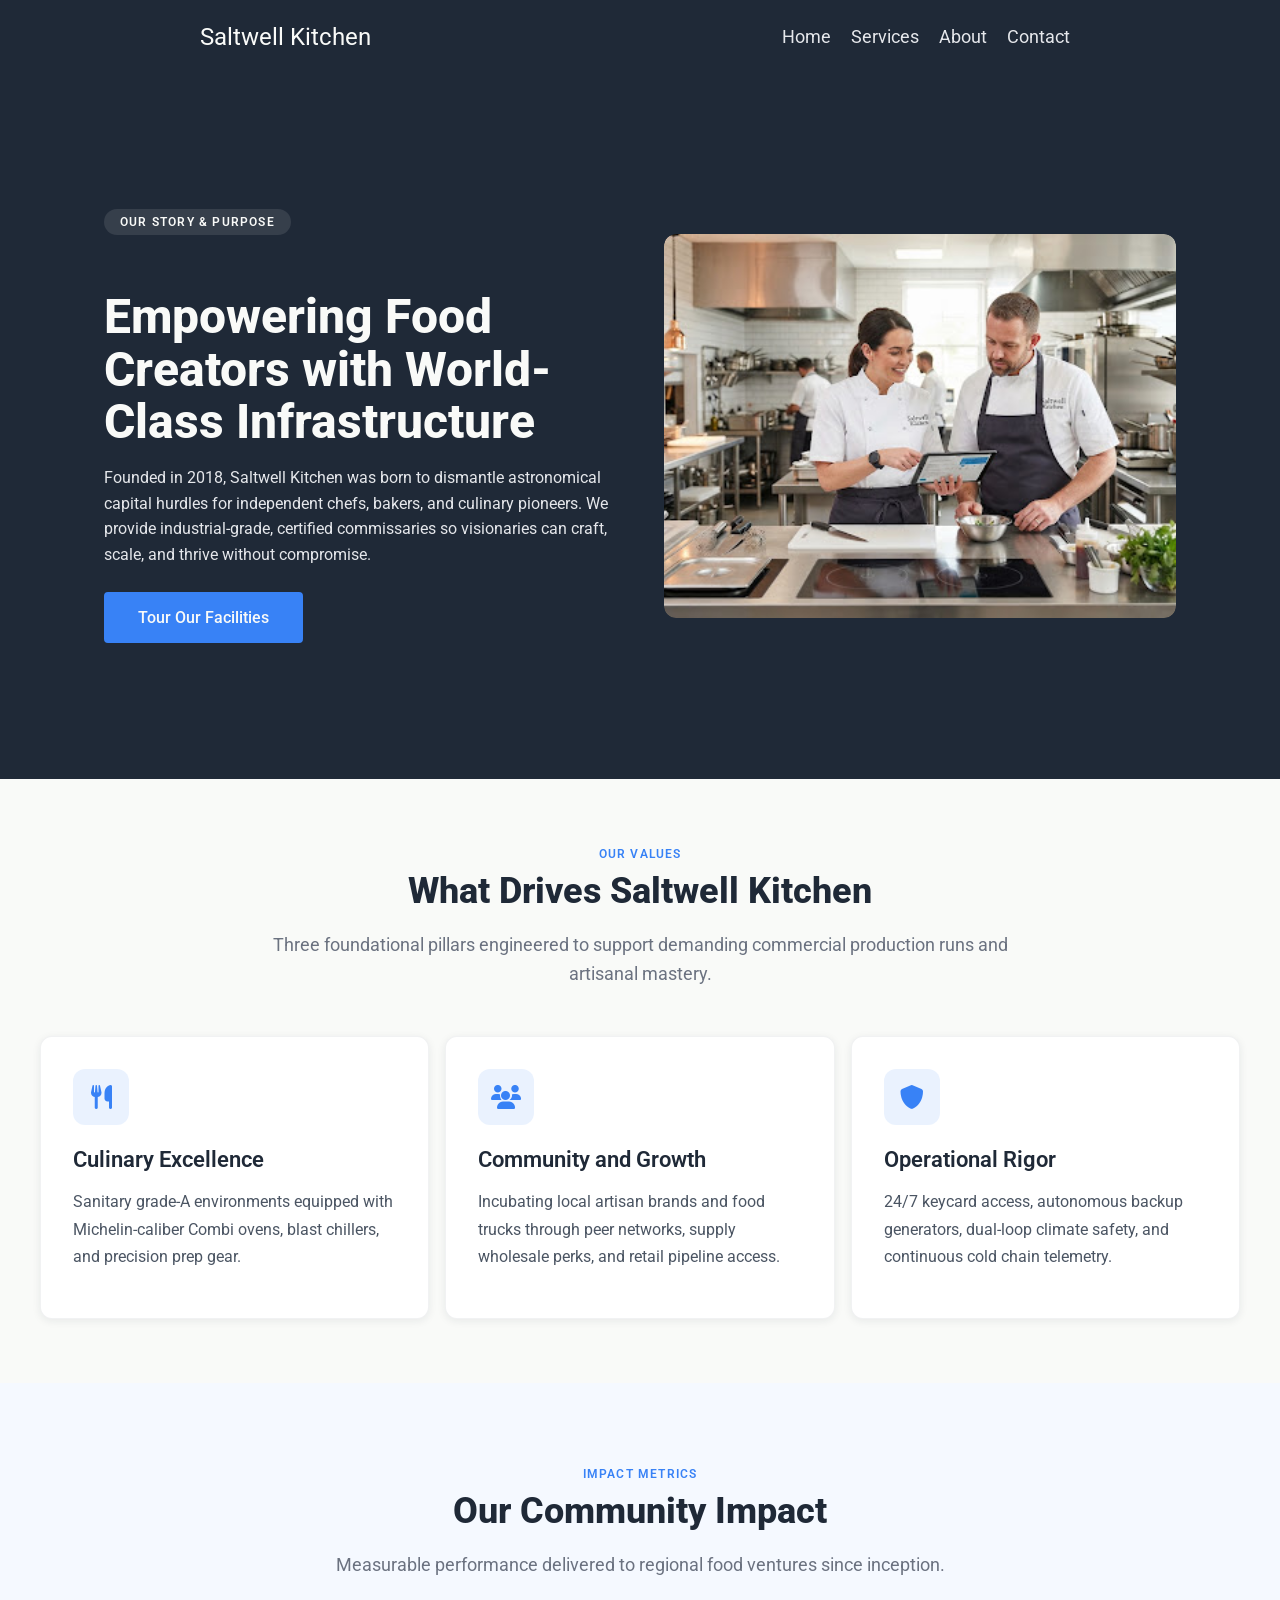
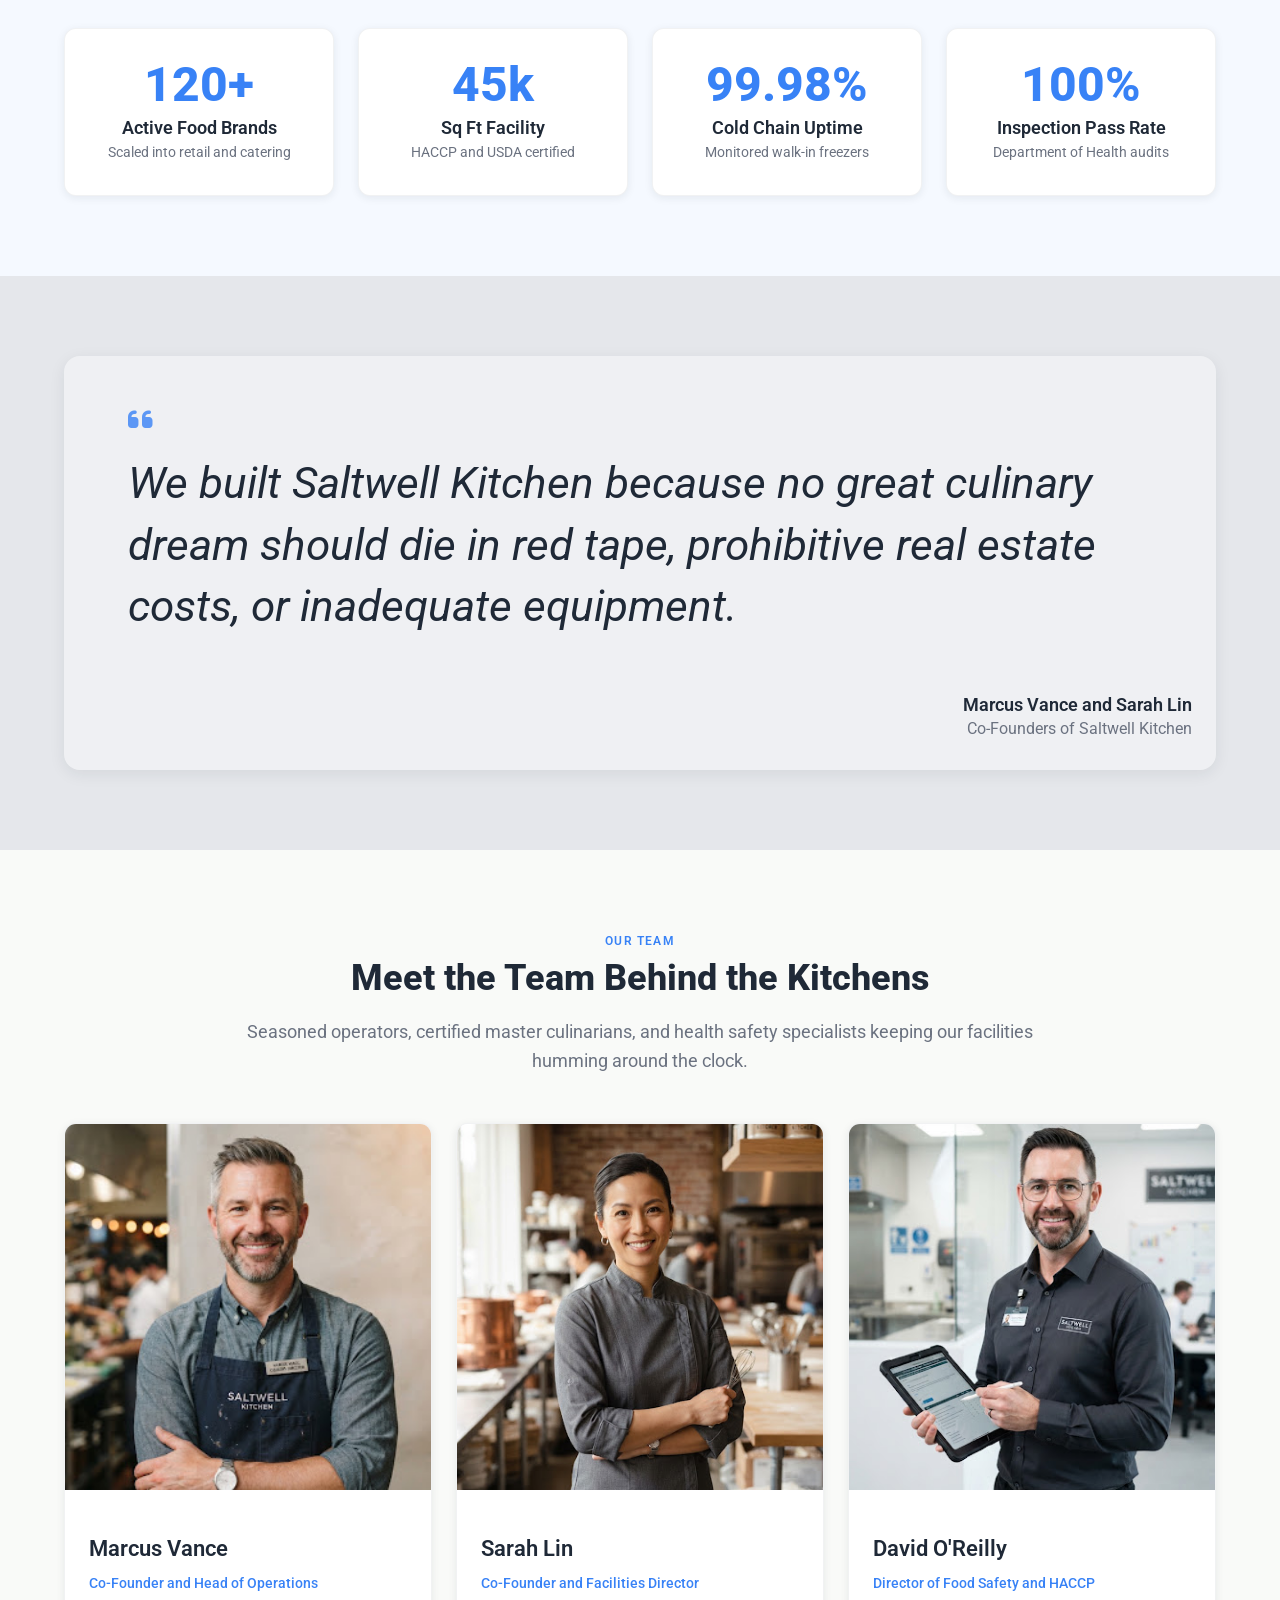
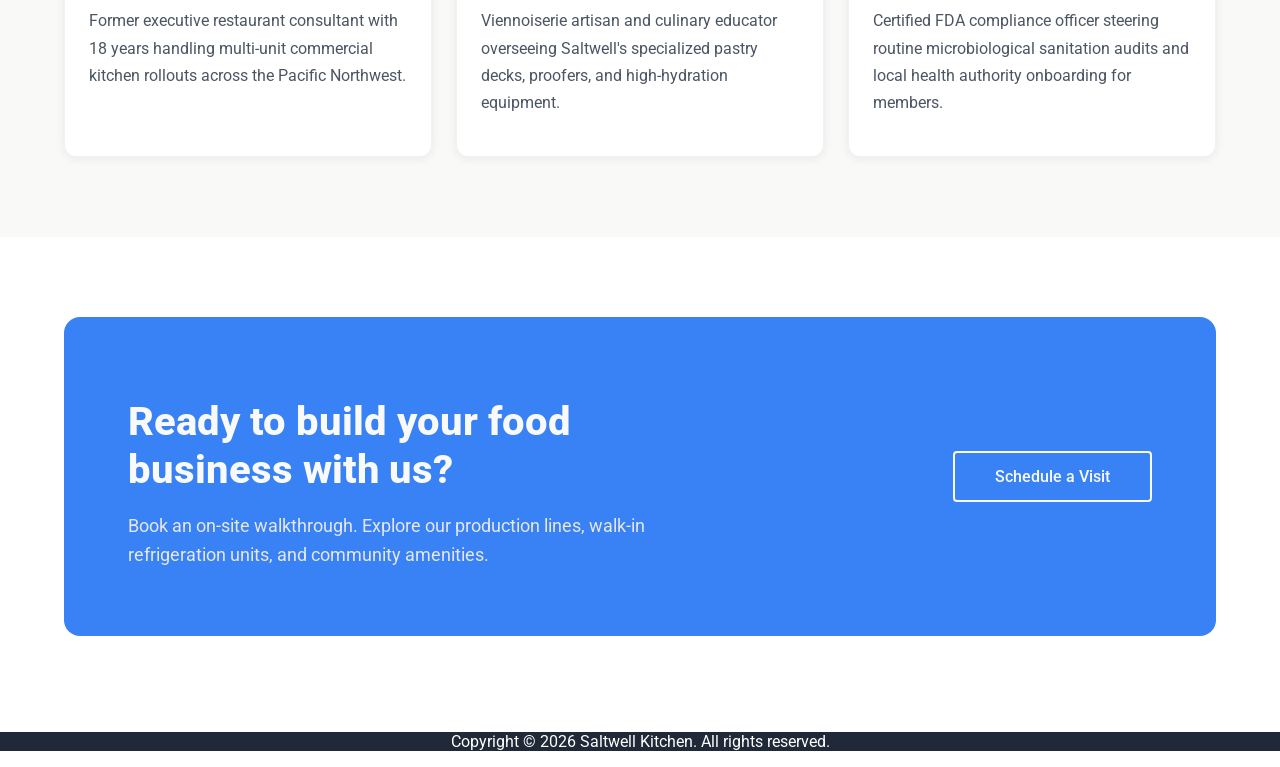
==== about.html @ 0e4d9477 "navbar elements edited the navbar" ====
<!DOCTYPE html>
<html lang="en">
<head>
    <meta charset="UTF-8">
    <meta name="viewport" content="width=device-width, initial-scale=1.0">
    <meta name="description" content="Saltwell Kitchen - Our story, values, community impact, and the team behind the kitchens">
    <title>About Us | Saltwell Kitchen</title>
    <link rel="stylesheet" href="./css/base.css">
    <link rel="stylesheet" href="./css/components.css">
    <link rel="stylesheet" href="./css/layout.css">
    <link rel="stylesheet" href="./css/about.css">
    <link rel="stylesheet" href="https://cdnjs.cloudflare.com/ajax/libs/font-awesome/6.5.1/css/all.min.css">
</head>
<body>
    <header>
        <section class="logo">Saltwell Kitchen</section>

        <nav class="navbar">
            <input type="checkbox" id="menu-toggle" class="menu-toggle" aria-hidden="true">
            <label for="menu-toggle" class="menu-toggle-label" aria-label="Toggle navigation menu">
                <span class="hamburger"></span>
            </label>
            <ul class="nav-menu">
                <li><a href="index.html">Home</a></li>
                <li><a href="services.html">Services</a></li>
                <li><a href="about.html" aria-current="page">About</a></li>
                <li><a href="contact.html">Contact</a></li>
            </ul>
        </nav>
    </header>

    <main>
        <!-- Hero Section -->
        <section class="hero" aria-labelledby="hero-title">
            <div class="hero-inner">
                <div class="hero-content">
                    <span class="hero-label">OUR STORY & PURPOSE</span>
                    <h1 id="hero-title" class="hero-main">Empowering Food Creators with World-Class Infrastructure</h1>
                    <p class="hero-secondary">Founded in 2018, Saltwell Kitchen was born to dismantle astronomical capital hurdles for independent chefs, bakers, and culinary pioneers. We provide industrial-grade, certified commissaries so visionaries can craft, scale, and thrive without compromise.</p>
                    <a href="/contact.html" class="cta-button cta-button-primary">Tour Our Facilities</a>
                </div>
                <div class="hero-image">
                    <figure class="hero-figure">
                        <picture>
                            <source srcset="./images/about/about_image.jpg" type="image/jpeg" media="(min-width: 768px)">
                            <img src="./images/about/about_image.jpg" alt="Saltwell Kitchen commercial kitchen facility with professional equipment and workstations" loading="lazy" width="800" height="600">
                        </picture>
                    </figure>
                </div>
            </div>
        </section>

        <!-- Values Section -->
        <section id="values" class="services-section" aria-labelledby="values-heading">
            <div class="section-header">
                <span class="section-label">OUR VALUES</span>
                <h2 id="values-heading" class="section-title">What Drives Saltwell Kitchen</h2>
                <p class="section-subtext">Three foundational pillars engineered to support demanding commercial production runs and artisanal mastery.</p>
            </div>
            <div class="services-flex">
                <article class="service-card">
                    <div class="service-icon">
                        <i class="fa-solid fa-utensils" aria-hidden="true"></i>
                    </div>
                    <h3 class="service-title">Culinary Excellence</h3>
                    <p class="service-description">Sanitary grade-A environments equipped with Michelin-caliber Combi ovens, blast chillers, and precision prep gear.</p>
                </article>
                <article class="service-card">
                    <div class="service-icon">
                        <i class="fa-solid fa-users" aria-hidden="true"></i>
                    </div>
                    <h3 class="service-title">Community and Growth</h3>
                    <p class="service-description">Incubating local artisan brands and food trucks through peer networks, supply wholesale perks, and retail pipeline access.</p>
                </article>
                <article class="service-card">
                    <div class="service-icon">
                        <i class="fa-solid fa-shield" aria-hidden="true"></i>
                    </div>
                    <h3 class="service-title">Operational Rigor</h3>
                    <p class="service-description">24/7 keycard access, autonomous backup generators, dual-loop climate safety, and continuous cold chain telemetry.</p>
                </article>
            </div>
        </section>

        <!-- Community Impact Section -->
        <section id="impact" class="impact-section" aria-labelledby="impact-heading">
            <div class="section-header">
                <span class="section-label">IMPACT METRICS</span>
                <h2 id="impact-heading" class="section-title">Our Community Impact</h2>
                <p class="section-subtext">Measurable performance delivered to regional food ventures since inception.</p>
            </div>
            <dl class="stats-flex">
                <div class="stat-card">
                    <dt class="stat-number">120+</dt>
                    <dd class="stat-label">Active Food Brands</dd>
                    <dd class="stat-note">Scaled into retail and catering</dd>
                </div>
                <div class="stat-card">
                    <dt class="stat-number">45k</dt>
                    <dd class="stat-label">Sq Ft Facility</dd>
                    <dd class="stat-note">HACCP and USDA certified</dd>
                </div>
                <div class="stat-card">
                    <dt class="stat-number">99.98%</dt>
                    <dd class="stat-label">Cold Chain Uptime</dd>
                    <dd class="stat-note">Monitored walk-in freezers</dd>
                </div>
                <div class="stat-card">
                    <dt class="stat-number">100%</dt>
                    <dd class="stat-label">Inspection Pass Rate</dd>
                    <dd class="stat-note">Department of Health audits</dd>
                </div>
            </dl>
        </section>

        <!-- Testimonial Section -->
        <section class="testimonial-section" aria-labelledby="testimonial-heading">
            <h2 id="testimonial-heading" class="visually-hidden">Founder Quote</h2>
            <figure class="testimonial-card">
                <blockquote class="testimonial-quote">
                    <div class="quote-icon" aria-hidden="true">
                        <i class="fa-solid fa-quote-left"></i>
                    </div>
                    <p>We built Saltwell Kitchen because no great culinary dream should die in red tape, prohibitive real estate costs, or inadequate equipment.</p>
                </blockquote>
                <figcaption class="testimonial-author">
                    <strong>Marcus Vance and Sarah Lin</strong>
                    <span>Co-Founders of Saltwell Kitchen</span>
                </figcaption>
            </figure>
        </section>

        <!-- Team Section -->
        <section id="team" class="team-section" aria-labelledby="team-heading">
            <div class="section-header">
                <span class="section-label">OUR TEAM</span>
                <h2 id="team-heading" class="section-title">Meet the Team Behind the Kitchens</h2>
                <p class="section-subtext">Seasoned operators, certified master culinarians, and health safety specialists keeping our facilities humming around the clock.</p>
            </div>
            <div class="team-flex">
                <article class="team-card">
                    <figure class="team-figure">
                        <img src="./images/about/about_image2.jpg" alt="Marcus Vance, Co-Founder and Head of Operations" loading="lazy" width="400" height="400">
                    </figure>
                    <div class="team-info">
                        <h3 class="team-name">Marcus Vance</h3>
                        <p class="team-role">Co-Founder and Head of Operations</p>
                        <p class="team-bio">Former executive restaurant consultant with 18 years handling multi-unit commercial kitchen rollouts across the Pacific Northwest.</p>
                    </div>
                </article>
                <article class="team-card">
                    <figure class="team-figure">
                        <img src="./images/about/about_image3.jpg" alt="Sarah Lin, Co-Founder and Facilities Director" loading="lazy" width="400" height="400">
                    </figure>
                    <div class="team-info">
                        <h3 class="team-name">Sarah Lin</h3>
                        <p class="team-role">Co-Founder and Facilities Director</p>
                        <p class="team-bio">Viennoiserie artisan and culinary educator overseeing Saltwell's specialized pastry decks, proofers, and high-hydration equipment.</p>
                    </div>
                </article>
                <article class="team-card">
                    <figure class="team-figure">
                        <img src="./images/about/about_image4.jpg" alt="David O'Reilly, Director of Food Safety and HACCP" loading="lazy" width="400" height="400">
                    </figure>
                    <div class="team-info">
                        <h3 class="team-name">David O'Reilly</h3>
                        <p class="team-role">Director of Food Safety and HACCP</p>
                        <p class="team-bio">Certified FDA compliance officer steering routine microbiological sanitation audits and local health authority onboarding for members.</p>
                    </div>
                </article>
            </div>
        </section>

        <!-- CTA Banner -->
        <section class="cta-banner" aria-labelledby="cta-heading">
            <div class="cta-content">
                <div class="cta-text-content">
                    <h2 id="cta-heading" class="cta-title">Ready to build your food business with us?</h2>
                    <p class="cta-text">Book an on-site walkthrough. Explore our production lines, walk-in refrigeration units, and community amenities.</p>
                </div>
                <a href="/contact.html" class="cta-button cta-button-outline">Schedule a Visit</a>
            </div>
        </section>
    </main>

    <footer>
      <p>Copyright © 2026 Saltwell Kitchen. All rights reserved.</p>
    </footer>
</body>
</html>
---- css/base.css ----
@import url('https://fonts.googleapis.com/css2?family=Roboto:ital,wght@0,100..900;1,100..900&display=swap');

:root {
 --dark: #1F2937; /* hero + footer background, info-header text */
 --light-text: #F9FAF8; /* hero-main text, logo text */
 --muted: #E5E7EB; /* quote background, hero-secondary + header link text */
 --blue: #3882F6; /* button, CTA background */
 --extra-bold: 800; /* hero-main weight */
}

body {
    font-family: 'Roboto', sans-serif;
    margin: 0;
}

.hero, header, footer {
    background-color: var(--dark);
}

.hero-main {
    font-size: 48px;
    font-weight: var(--extra-bold);
    color: var(--light-text);
}

.hero-secondary, header a {
    font-size: 18px;
    color: var(--muted);
}

header .logo {
    font-size: 24px;
    color: var(--light-text);
}

button, .cta {
    background-color: var(--blue);
}

.info-header text {
    font-size: 36px;
    font-weight: var(--extra-bold);
    color: var(--dark);
}

blockquote {
    background-color: var(--muted);
}

.quote {
    font-size: 36px;
    font-weight: light;
    font-style: italic;
    color: var(--dark);
}
---- css/components.css ----
header {
    display: flex;
    justify-content: space-around;
    align-items: center;
}

header a {
    text-decoration: none;
}

nav ul {
    display: flex;
    gap: 20px;
    padding: 10px;
}

nav li {
    list-style: none;
}

.menu-cards {
    display: flex;
    justify-content: space-around;
    margin-left: 150px;
    margin-right: 150px;
}

.menu-cards img {
    width: 100%;
    height: 100%;
    border: 3px solid var(--blue);
    border-radius: 10px;
}

.cta {
    color: white;
}

footer {
    color: white;
    text-align: center;
}

.menu-toggle {
    display: none;
}

@media (max-width: 375px) {}

@media (max-width: 768px) {}

@media (max-width: 1200px) {}
---- css/about.css ----
/* ========================================
   ABOUT PAGE STYLES
   Uses CSS variables from base.css:
   --dark: #1F2937, --light-text: #F9FAF8,
   --muted: #E5E7EB, --blue: #3882F6,
   --extra-bold: 800
======================================== */

/* ===== CONTAINER HELPER ===== */
.container {
    width: 100%;
    max-width: 1200px;
    margin: 0 auto;
    padding: 0 1.5rem;
}

/* ===== VISUALLY HIDDEN (for accessibility) ===== */
.visually-hidden {
    position: absolute;
    width: 1px;
    height: 1px;
    padding: 0;
    margin: -1px;
    overflow: hidden;
    clip: rect(0, 0, 0, 0);
    white-space: nowrap;
    border: 0;
}

/* ===== HERO SECTION ===== */
.hero {
    display: flex;
    flex-direction: column;
    align-items: center;
    background-color: var(--dark);
    color: var(--light-text);
    padding: 2.5rem 1.5rem;
    gap: 2rem;
    text-align: center;
    width: 100%;
    box-sizing: border-box;
}

.hero-inner {
    display: flex;
    flex-direction: column;
    align-items: center;
    gap: 2rem;
    max-width: 1200px;
    width: 100%;
    box-sizing: border-box;
}

.hero-content {
    max-width: 600px;
    width: 100%;
}

.hero-label {
    display: inline-block;
    background-color: rgba(249, 250, 248, 0.1);
    color: var(--light-text);
    font-size: 12px;
    font-weight: 600;
    letter-spacing: 0.1em;
    text-transform: uppercase;
    padding: 0.375rem 1rem;
    border-radius: 9999px;
    margin-bottom: 1rem;
}

.hero-main {
    font-size: 48px;
    font-weight: var(--extra-bold);
    color: var(--light-text);
    line-height: 1.1;
    margin-bottom: 1rem;
}

.hero-secondary {
    font-size: 18px;
    color: var(--muted);
    line-height: 1.6;
    margin-bottom: 1.5rem;
}

.cta-button {
    display: inline-flex;
    align-items: center;
    gap: 0.5rem;
    padding: 0.875rem 2rem;
    border-radius: 4px;
    font-weight: 500;
    font-size: 16px;
    text-decoration: none;
    transition: background-color 0.2s ease, transform 0.1s ease, border-color 0.2s ease;
    white-space: nowrap;
}

.cta-button-primary {
    background-color: var(--blue);
    color: var(--light-text);
    border: 2px solid var(--blue);
}

.cta-button-primary:hover {
    background-color: #2563eb;
    border-color: #2563eb;
    transform: translateY(-1px);
}

.cta-button:active {
    transform: translateY(0);
}

.hero-image {
    width: 100%;
    max-width: 600px;
}

.hero-figure {
    position: relative;
    width: 100%;
    margin: 0;
    border-radius: 12px;
    overflow: hidden;
    aspect-ratio: 4 / 3;
}

.hero-figure img {
    width: 100%;
    height: 100%;
    object-fit: cover;
    display: block;
    border-radius: 12px;
}

/* ===== SECTION HEADER (reused) ===== */
.section-header {
    max-width: 800px;
    margin: 0 auto 3rem;
    text-align: center;
}

.section-label {
    display: inline-block;
    color: var(--blue);
    font-size: 12px;
    font-weight: 600;
    letter-spacing: 0.1em;
    text-transform: uppercase;
    margin-bottom: 0rem;
}

.section-title {
    font-size: 36px;
    font-weight: var(--extra-bold);
    color: var(--dark);
    line-height: 1.2;
    margin-top: 0.5rem;
    margin-bottom: 1rem;
}

.section-subtext {
    font-size: 18px;
    color: #6b7280;
    line-height: 1.6;
}

/* ===== VALUES SECTION (reusing services section styles) ===== */
.services-section {
    background-color: var(--light-text);
    padding: 4rem 1.5rem;
}

.services-flex {
    display: flex;
    flex-direction: column;
    gap: 1.5rem;
    max-width: 1200px;
    margin: 0 auto;
}

.service-card {
    background-color: white;
    border-radius: 12px;
    padding: 2rem;
    box-shadow: 0 2px 8px rgba(31, 41, 55, 0.08);
    border: 1px solid rgba(31, 41, 55, 0.06);
    transition: transform 0.2s ease, box-shadow 0.2s ease;
    box-sizing: border-box;
}

.service-card:hover {
    transform: translateY(-4px);
    box-shadow: 0 8px 24px rgba(31, 41, 55, 0.12);
}

.service-icon {
    width: 56px;
    height: 56px;
    background-color: rgba(56, 130, 246, 0.1);
    border-radius: 12px;
    display: flex;
    align-items: center;
    justify-content: center;
    margin-bottom: 1rem;
    color: var(--blue);
    font-size: 24px;
}

.service-title {
    font-size: 22px;
    font-weight: 600;
    color: var(--dark);
    margin-bottom: 0.75rem;
}

.service-description {
    font-size: 16px;
    color: #4b5563;
    line-height: 1.7;
}

/* ===== COMMUNITY IMPACT SECTION ===== */
.impact-section {
    background-color: rgba(56, 130, 246, 0.05);
    padding: 4rem 1.5rem;
}

.stats-flex {
    display: flex;
    flex-direction: column;
    gap: 1.5rem;
    max-width: 1200px;
    margin: 0 auto;
}

.stat-card {
    background-color: white;
    border-radius: 12px;
    padding: 2rem;
    text-align: center;
    box-shadow: 0 2px 8px rgba(31, 41, 55, 0.08);
    border: 1px solid rgba(31, 41, 55, 0.06);
    display: flex;
    flex-direction: column;
    align-items: center;
    justify-content: center;
}

.stat-number {
    font-size: 48px;
    font-weight: var(--extra-bold);
    color: var(--blue);
    line-height: 1;
    margin-bottom: 0.5rem;
}

.stat-label {
    font-size: 18px;
    font-weight: 600;
    color: var(--dark);
    margin-bottom: 0.25rem;
    margin-left: 0px;
}

.stat-note {
    font-size: 14px;
    color: #6b7280;
    line-height: 1.5;
    margin-left: 0px;
}

/* ===== TESTIMONIAL SECTION ===== */
.testimonial-section {
    background-color: var(--muted);
    padding: 4rem 1.5rem;
}

.testimonial-card {
    max-width: 1140px;
    margin: 0 auto;
    background-color: rgba(255, 255, 255, 0.377);
    border-radius: 16px;
    padding: 2rem 1.5rem;
    box-shadow: 0 4px 16px rgba(31, 41, 55, 0.08);
}

.testimonial-quote {
    position: relative;
    padding-bottom: 2rem;
    margin-bottom: 1.5rem;
    background-color: transparent;
}

.quote-icon {
    color: var(--blue);
    font-size: 28px;
    margin-bottom: 1rem;
    opacity: 0.8;
}

.testimonial-quote p {
    font-size: 24px;
    font-weight: 400;
    font-style: italic;
    color: var(--dark);
    line-height: 1.4;
    margin: 0;
}

.testimonial-author {
    text-align: right;
    display: flex;
    flex-direction: column;
    align-items: flex-end;
    gap: 0.25rem;
}

.testimonial-author strong {
    font-size: 18px;
    font-weight: 600;
    color: var(--dark);
}

.testimonial-author span {
    font-size: 16px;
    color: #6b7280;
    font-weight: 400;
}

/* ===== TEAM SECTION ===== */
.team-section {
    background-color: var(--light-text);
    padding: 4rem 1.5rem;
}

.team-flex {
    display: flex;
    flex-direction: column;
    gap: 1.5rem;
    max-width: 1200px;
    margin: 0 auto;
}

.team-card {
    background-color: white;
    border-radius: 12px;
    overflow: hidden;
    box-shadow: 0 2px 8px rgba(31, 41, 55, 0.08);
    border: 1px solid rgba(31, 41, 55, 0.06);
    transition: transform 0.2s ease, box-shadow 0.2s ease;
}

.team-card:hover {
    transform: translateY(-4px);
    box-shadow: 0 8px 24px rgba(31, 41, 55, 0.12);
}

.team-figure {
    position: relative;
    width: 100%;
    margin: 0;
    aspect-ratio: 1 / 1;
    overflow: hidden;
}

.team-figure img {
    width: 100%;
    height: 100%;
    object-fit: cover;
    display: block;
}

.team-info {
    padding: 1.5rem;
}

.team-name {
    font-size: 22px;
    font-weight: 600;
    color: var(--dark);
    margin-bottom: 0.25rem;
}

.team-role {
    font-size: 14px;
    color: var(--blue);
    font-weight: 500;
    margin-bottom: 0.75rem;
}

.team-bio {
    font-size: 16px;
    color: #4b5563;
    line-height: 1.7;
}

/* ===== CTA BANNER ===== */
.cta-banner {
    padding: 4rem 1.5rem;
}

.cta-content {
    max-width: 1080px;
    margin: 0 auto;
    background-color: var(--blue);
    border-radius: 16px;
    padding: 3rem 2rem;
    display: flex;
    flex-direction: column;
    align-items: center;
    text-align: center;
    gap: 2rem;
}

.cta-text-content {
    max-width: 600px;
}

.cta-title {
    font-size: 36px;
    font-weight: var(--extra-bold);
    color: var(--light-text);
    margin-bottom: 0.75rem;
    line-height: 1.2;
}

.cta-text {
    font-size: 18px;
    color: var(--muted);
    line-height: 1.6;
}

.cta-button-outline {
    background-color: transparent;
    color: var(--light-text);
    border: 2px solid var(--light-text);
    padding: 0.875rem 2.5rem;
}

.cta-button-outline:hover {
    background-color: var(--light-text);
    color: var(--dark);
    transform: translateY(-1px);
}

/* ========================================
   TABLET: 768px and up
======================================== */
@media (min-width: 768px) {
    /* Hero: side-by-side layout */
    .hero-inner {
        flex-direction: row;
        justify-content: space-between;
        text-align: left;
        padding: 5rem 3rem;
        gap: 3rem;
        max-width: 1200px;
        width: 100%;
    }

    .hero-content {
        flex: 1;
        max-width: 550px;
    }

    .hero-image {
        flex: 1;
        max-width: 550px;
    }

    .hero-main {
        font-size: 48px;
    }

    .hero-secondary {
        font-size: 16px;
    }

    /* Values: 3 cards per row (matching services page) */
    .services-flex {
        flex-direction: row;
        flex-wrap: wrap;
        justify-content: center;
        gap: 1rem;
    }

    .service-card {
        flex: 1 1 calc(33.333% - 0.67rem);
        min-width: 220px;
        max-width: calc(33.333% - 0.67rem);
    }

    /* Stats: 2 per row */
    .stats-flex {
        flex-direction: row;
        flex-wrap: wrap;
        justify-content: center;
    }

    .stat-card {
        flex: 1 1 calc(50% - 0.75rem);
        min-width: 280px;
        max-width: calc(50% - 0.75rem);
    }

    /* Team: 3 per row */
    .team-flex {
        flex-direction: row;
        flex-wrap: wrap;
        justify-content: center;
    }

    .team-card {
        flex: 1 1 calc(33.333% - 1rem);
        min-width: 280px;
        max-width: calc(33.333% - 1rem);
    }

    /* Testimonial: larger quote text */
    .testimonial-quote p {
        font-size: 40px;
    }

    /* CTA: side-by-side layout */
    .cta-content {
        flex-direction: row;
        justify-content: space-between;
        text-align: left;
        padding: 3rem 4rem;
    }

    .cta-text-content {
        flex: 1;
    }

    .cta-button-outline {
        flex-shrink: 0;
        white-space: nowrap;
    }
}

/* ========================================
   DESKTOP: 1200px and up
======================================== */
@media (min-width: 1200px) {
    .hero-inner {
        padding: 6rem 4rem;
        max-width: 1200px;
        width: 100%;
    }

    .hero-main {
        font-size: 48px;
    }

    .values-section,
    .impact-section,
    .team-section,
    .testimonial-section {
        padding: 5rem 4rem;
    }

    .cta-banner {
        padding: 5rem 4rem;
    }

    /* Values: 3 cards per row (matching services page) */
    .services-flex {
        gap: 1rem;
    }

    .service-card {
        flex: 1 1 calc(33.333% - 0.67rem);
        min-width: 220px;
        max-width: calc(33.333% - 0.67rem);
    }

    /* Stats: 4 per row */
    .stats-flex {
        gap: 1.5rem;
    }

    .stat-card {
        flex: 1 1 calc(25% - 1.125rem);
        min-width: 220px;
        max-width: calc(25% - 1.125rem);
    }

    /* Team: 3 per row (already at tablet) */
    .team-flex {
        gap: 1.5rem;
    }

    .team-card {
        flex: 1 1 calc(33.333% - 1rem);
        min-width: 300px;
        max-width: calc(33.333% - 1rem);
    }

    /* Testimonial: full size on desktop */
    .testimonial-quote p {
        font-size: 44px;
    }

    .cta-title {
        font-size: 40px;
    }
}

/* ===== REDUCED MOTION ===== */
@media (prefers-reduced-motion: reduce) {
    .cta-button,
    .service-card,
    .stat-card,
    .team-card {
        transition: none;
    }
}

/* ===== FOCUS STYLES FOR ACCESSIBILITY ===== */
.cta-button:focus-visible,
.nav-menu a:focus-visible {
    outline: 3px solid var(--blue);
    outline-offset: 2px;
}

/* ===== BOX SIZING FOR FLEX ITEMS ===== */
.service-card,
.stat-card,
.team-card {
    box-sizing: border-box;
}
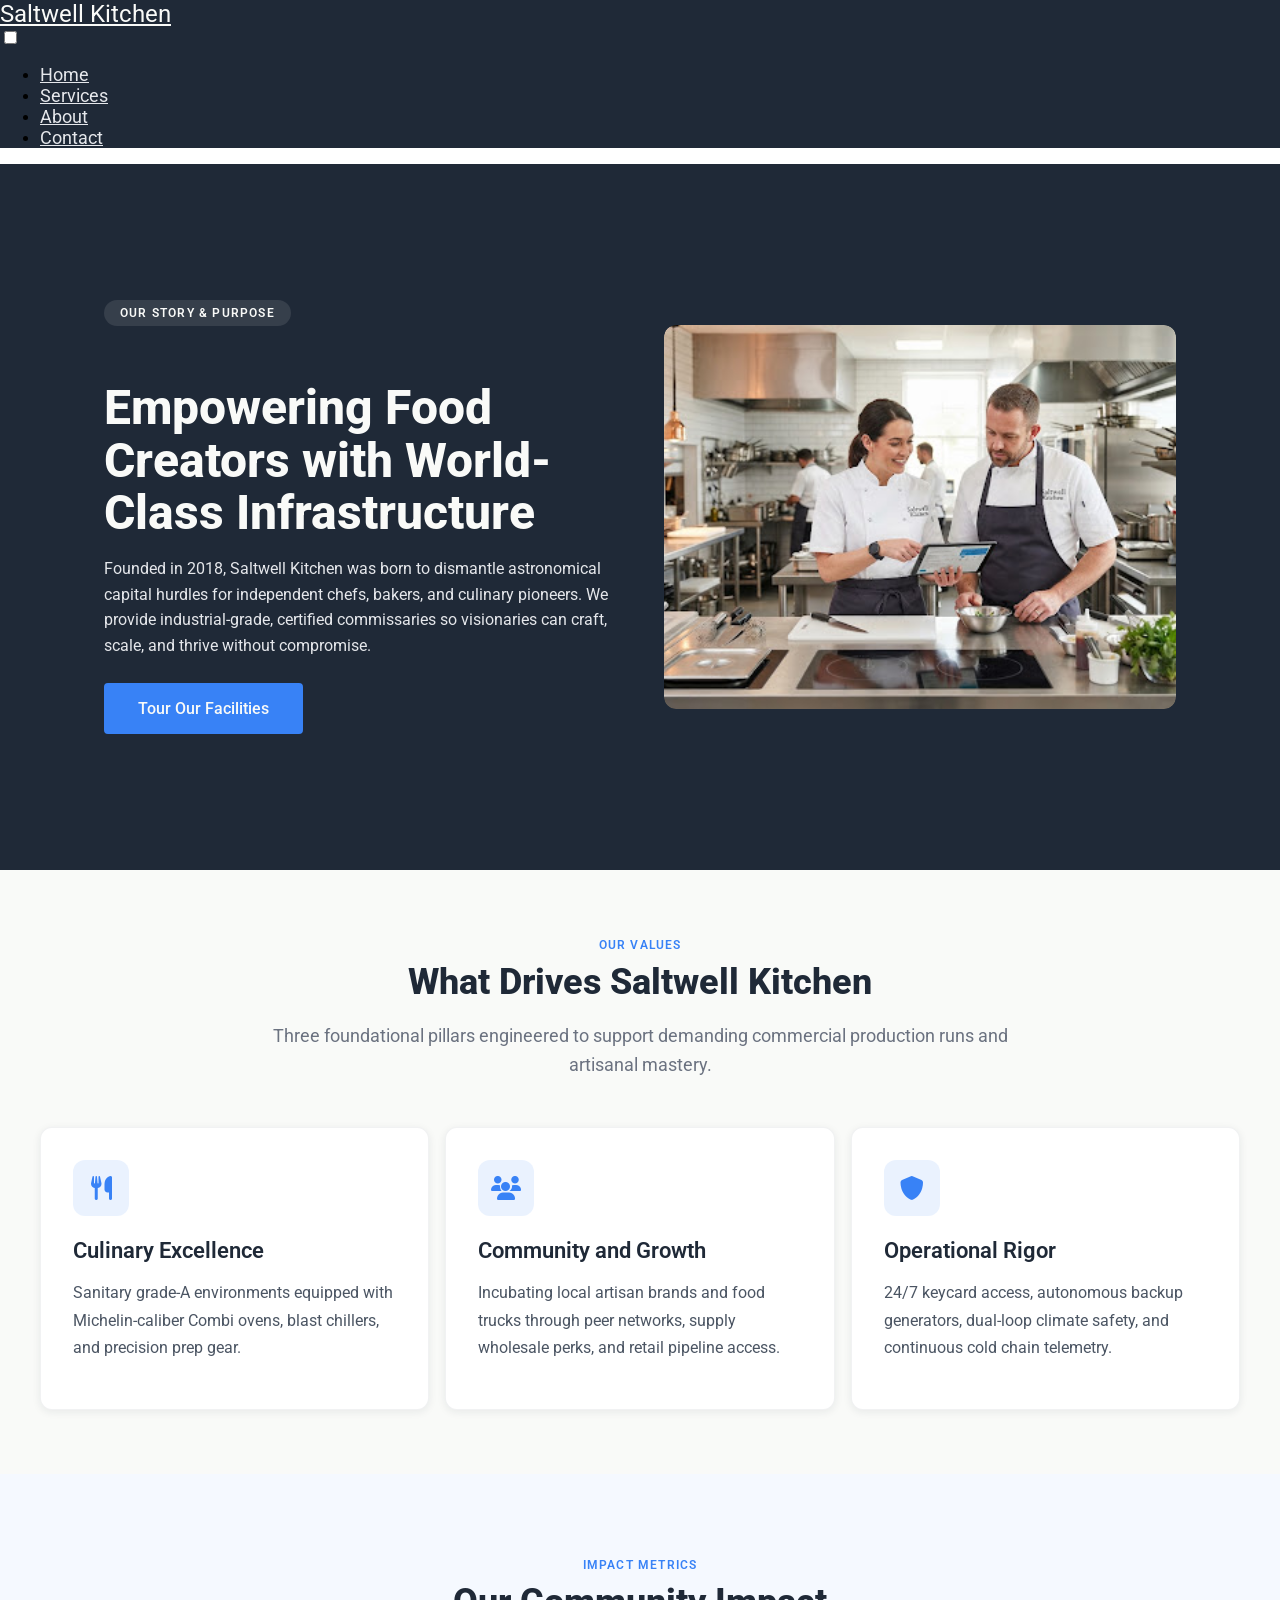
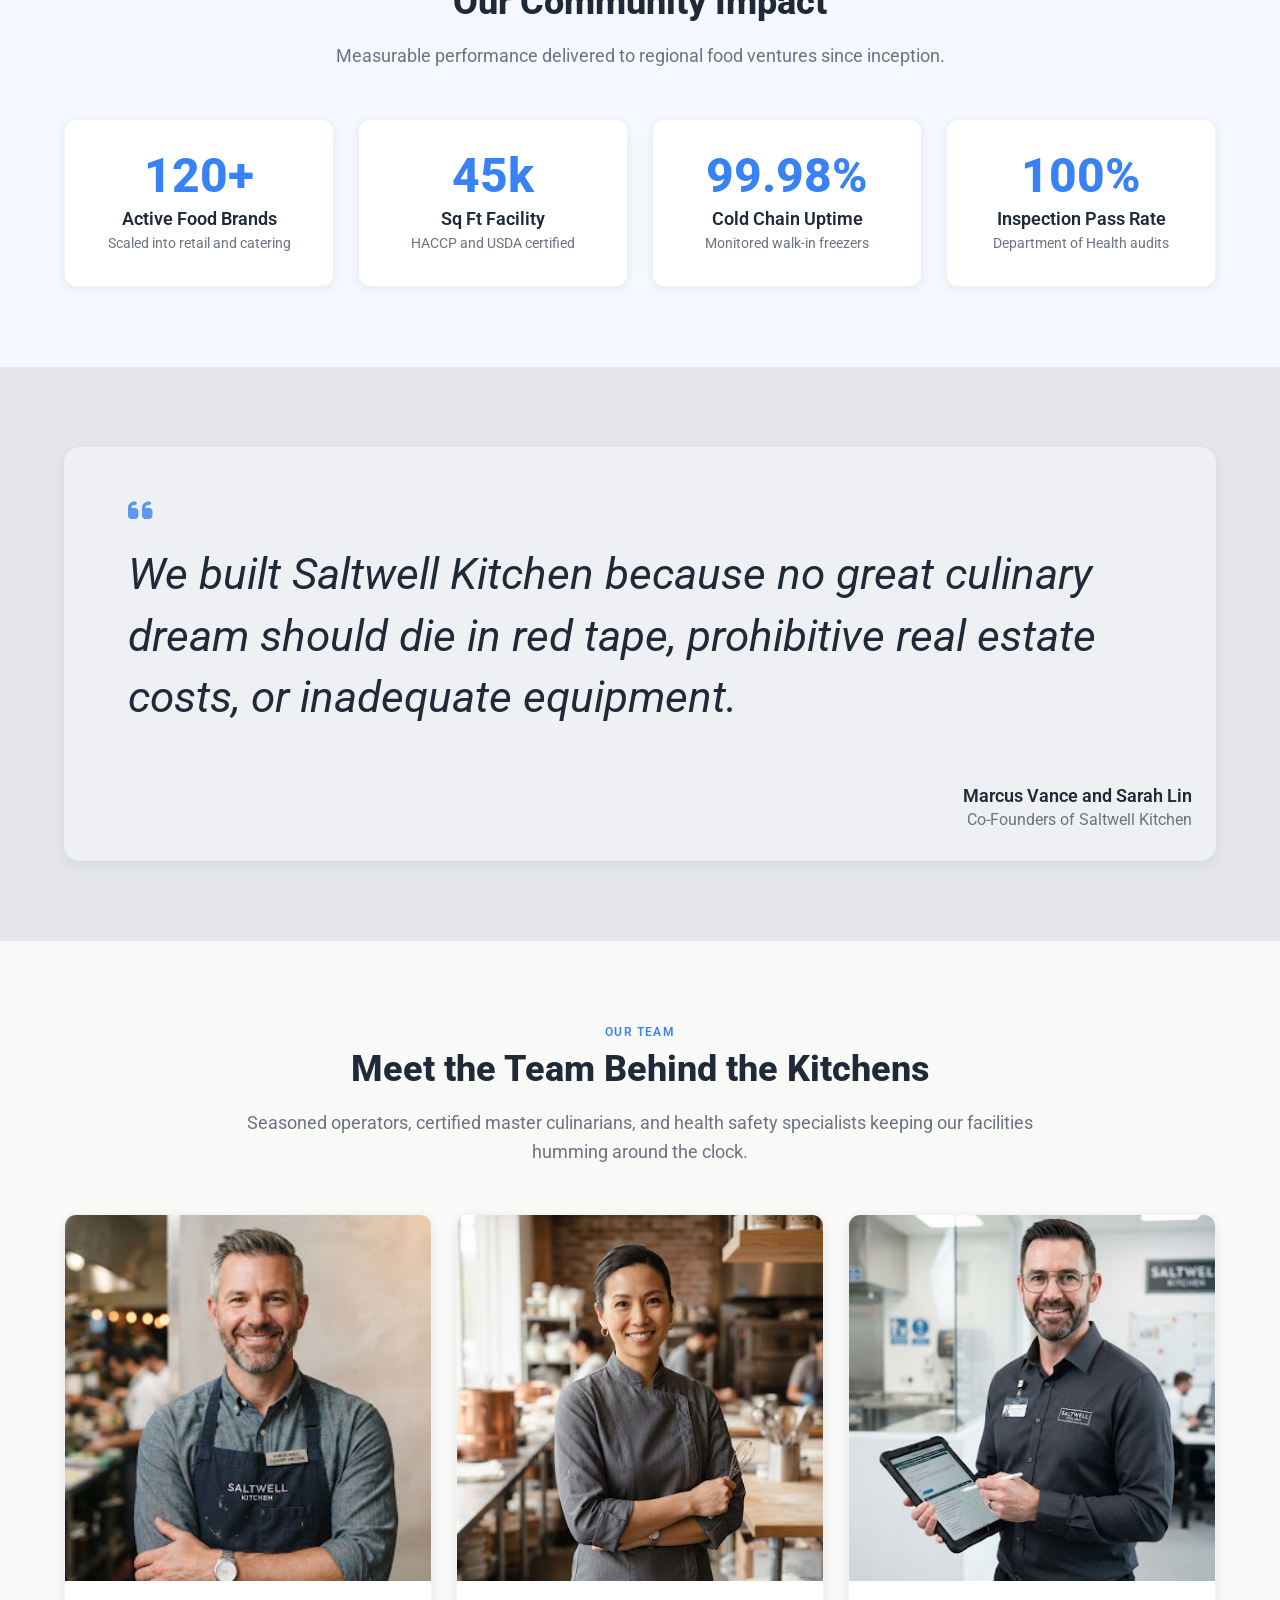
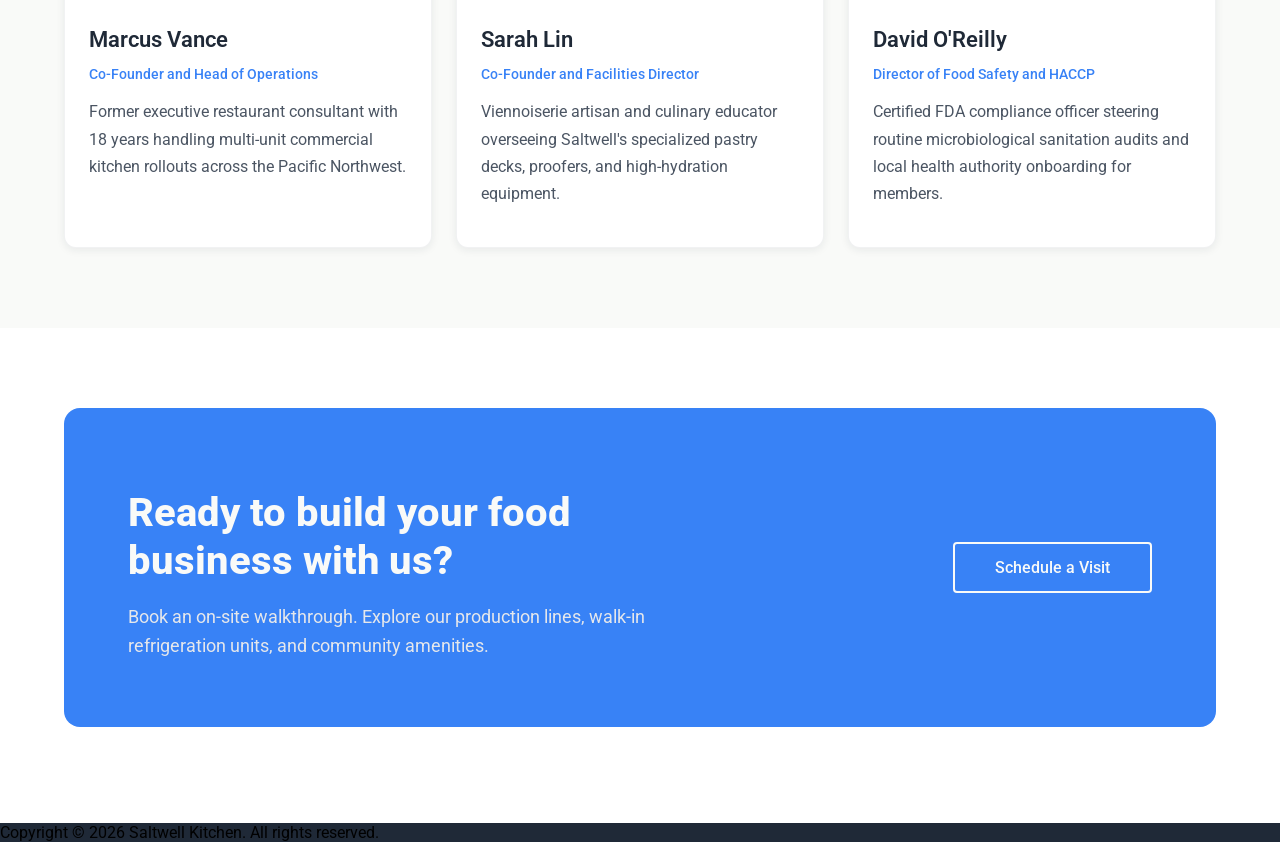
==== commit c5b19683: "hompage complete I completed the homepage (without responsive design)" ====
--- a/about.html
+++ b/about.html
@@ -6,14 +6,12 @@
     <meta name="description" content="Saltwell Kitchen - Our story, values, community impact, and the team behind the kitchens">
     <title>About Us | Saltwell Kitchen</title>
     <link rel="stylesheet" href="./css/base.css">
-    <link rel="stylesheet" href="./css/components.css">
-    <link rel="stylesheet" href="./css/layout.css">
     <link rel="stylesheet" href="./css/about.css">
     <link rel="stylesheet" href="https://cdnjs.cloudflare.com/ajax/libs/font-awesome/6.5.1/css/all.min.css">
 </head>
 <body>
-    <header>
-        <section class="logo">Saltwell Kitchen</section>
+    <header class="header">
+        <a class="logo" href="index.html">Saltwell Kitchen</a>
 
         <nav class="navbar">
             <input type="checkbox" id="menu-toggle" class="menu-toggle" aria-hidden="true">
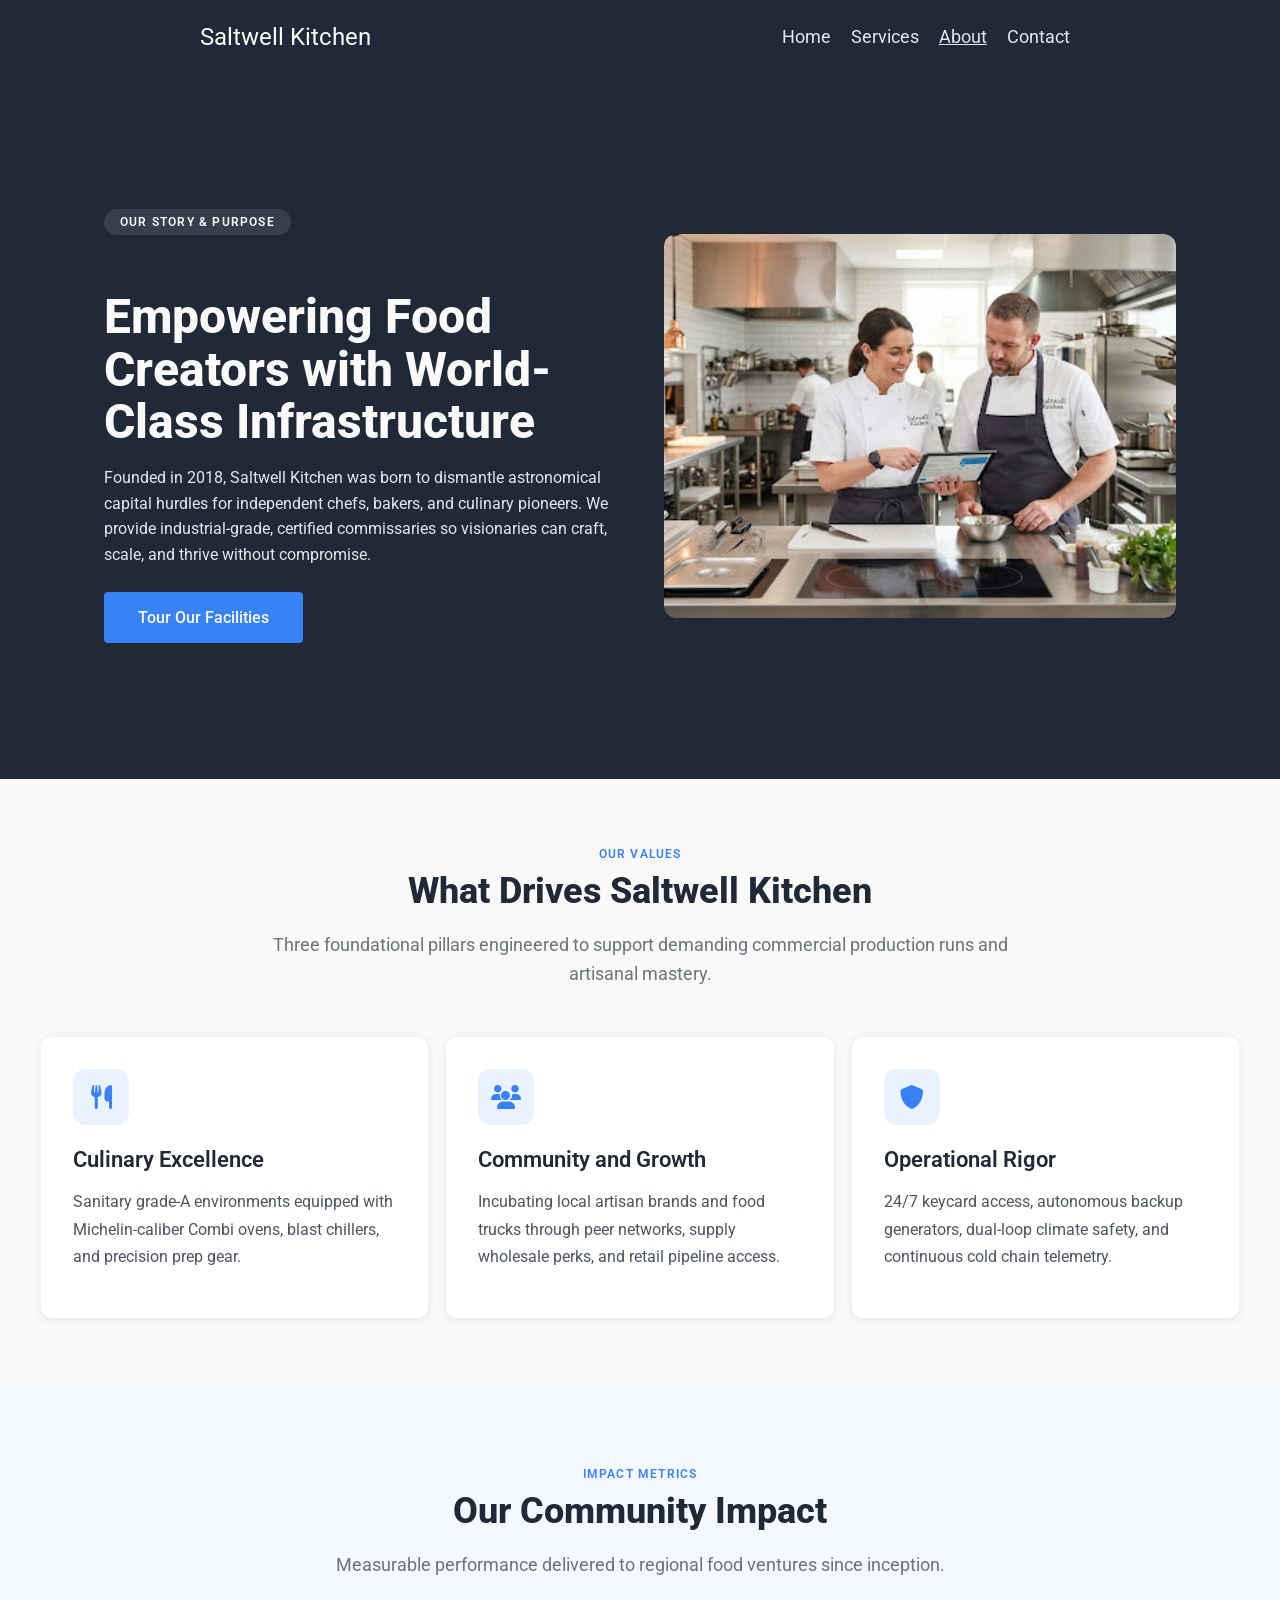
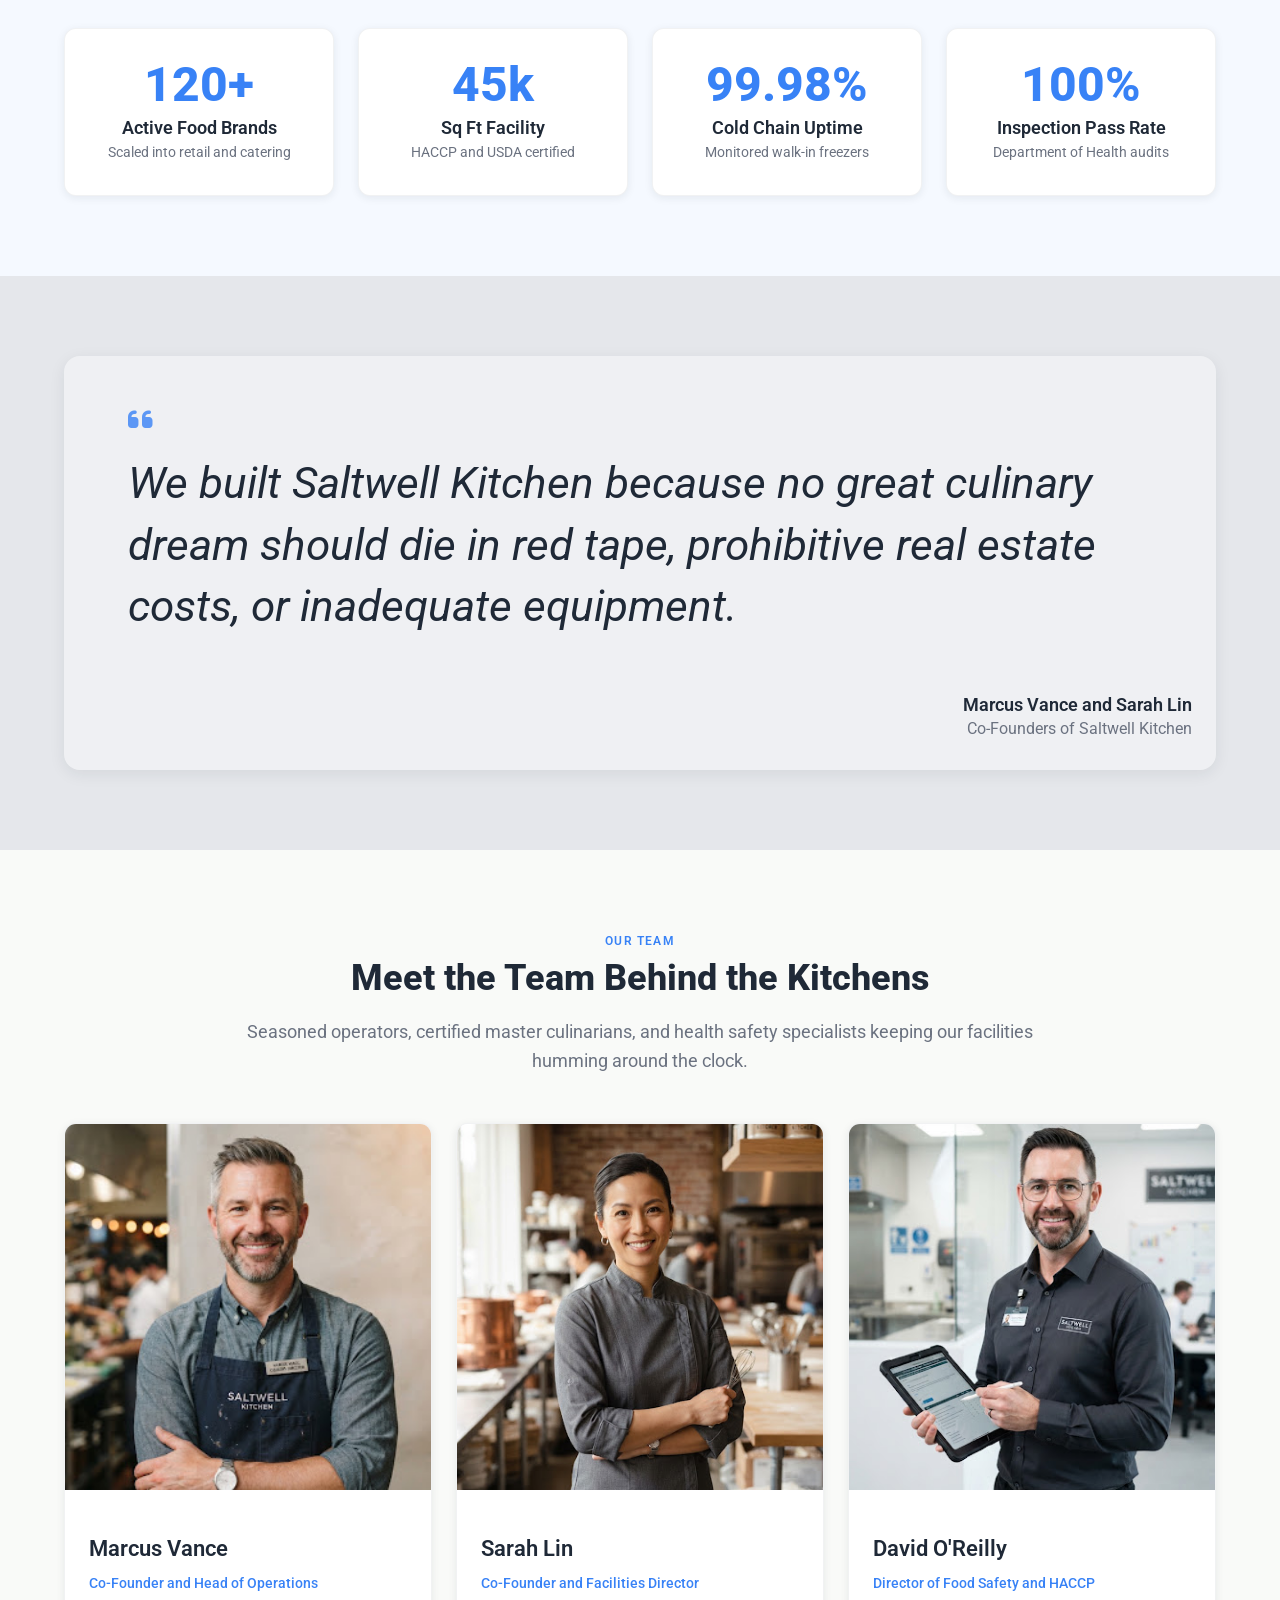
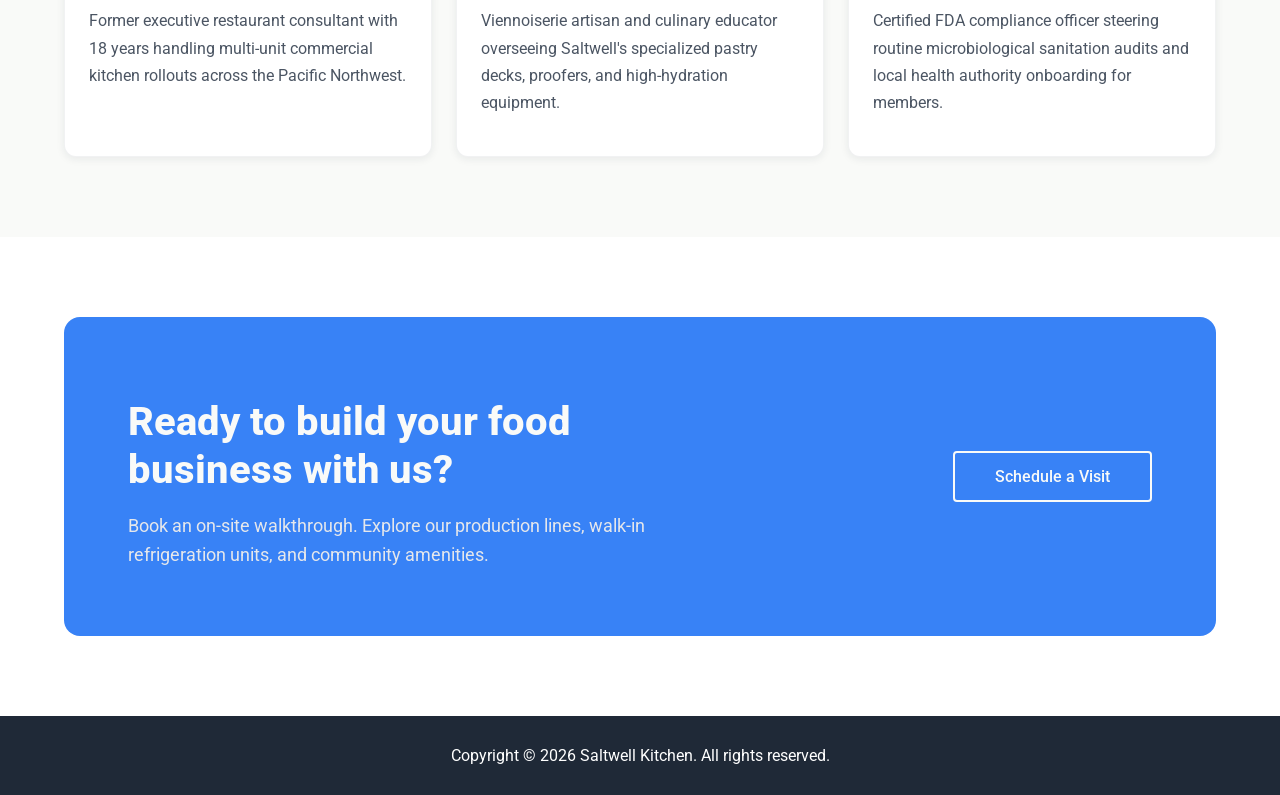
==== commit cbeecc55: "create contact page I created the contact page and edited other pages" ====
--- a/about.html
+++ b/about.html
@@ -6,6 +6,7 @@
     <meta name="description" content="Saltwell Kitchen - Our story, values, community impact, and the team behind the kitchens">
     <title>About Us | Saltwell Kitchen</title>
     <link rel="stylesheet" href="./css/base.css">
+    <link rel="stylesheet" href="./css/components.css">
     <link rel="stylesheet" href="./css/about.css">
     <link rel="stylesheet" href="https://cdnjs.cloudflare.com/ajax/libs/font-awesome/6.5.1/css/all.min.css">
 </head>
@@ -14,8 +15,8 @@
         <a class="logo" href="index.html">Saltwell Kitchen</a>
 
         <nav class="navbar">
-            <input type="checkbox" id="menu-toggle" class="menu-toggle" aria-hidden="true">
-            <label for="menu-toggle" class="menu-toggle-label" aria-label="Toggle navigation menu">
+            <input type="checkbox" id="menu-toggle" class="menu-toggle" aria-label="Toggle navigation menu">
+            <label for="menu-toggle" class="menu-toggle-label" aria-hidden="true">
                 <span class="hamburger"></span>
             </label>
             <ul class="nav-menu">
--- a/css/base.css
+++ b/css/base.css
@@ -1,11 +1,16 @@
 @import url('https://fonts.googleapis.com/css2?family=Roboto:ital,wght@0,100..900;1,100..900&display=swap');
 
 :root {
- --dark: #1F2937; /* hero + footer background, info-header text */
- --light-text: #F9FAF8; /* hero-main text, logo text */
- --muted: #E5E7EB; /* quote background, hero-secondary + header link text */
- --blue: #3882F6; /* button, CTA background */
- --extra-bold: 800; /* hero-main weight */
+    --dark: #1F2937;
+    /* hero + footer background, info-header text */
+    --light-text: #F9FAF8;
+    /* hero-main text, logo text */
+    --muted: #E5E7EB;
+    /* quote background, hero-secondary + header link text */
+    --blue: #3882F6;
+    /* button, CTA background */
+    --extra-bold: 800;
+    /* hero-main weight */
 }
 
 body {
@@ -13,7 +18,9 @@
     margin: 0;
 }
 
-.hero, header, footer {
+.hero,
+header,
+footer {
     background-color: var(--dark);
 }
 
@@ -23,7 +30,8 @@
     color: var(--light-text);
 }
 
-.hero-secondary, header a {
+.hero-secondary,
+header a {
     font-size: 18px;
     color: var(--muted);
 }
@@ -33,7 +41,8 @@
     color: var(--light-text);
 }
 
-button, .cta {
+button,
+.cta {
     background-color: var(--blue);
 }
 
@@ -52,4 +61,37 @@
     font-weight: light;
     font-style: italic;
     color: var(--dark);
+}
+
+
+@media (max-width: 375px) {
+    h1.hero-main  {
+        font-size: 18px;
+    }
+
+    h2.cta-title {
+        font-size: 15px;
+    }
+
+    .quote {
+      font-size: 12px;
+    }
+}
+
+@media (max-width: 768px) {
+    h1.hero-main {
+        font-size: 36px;
+    }
+
+    h2.cta-title {
+        font-size: 32px;
+    }
+
+    .quote {
+        font-size: 24px;
+    }
+}
+
+@media (max-width: 1200px) {
+    
 }
--- a/css/components.css
+++ b/css/components.css
@@ -0,0 +1,191 @@
+header {
+    display: flex;
+    justify-content: space-around;
+    align-items: center;
+}
+
+header a {
+    text-decoration: none;
+}
+
+nav ul {
+    display: flex;
+    gap: 20px;
+    padding: 10px;
+}
+
+nav li {
+    list-style: none;
+}
+
+.nav-menu li a:hover {
+    color: var(--blue);
+}
+
+.nav-menu a[aria-current="page"] {
+    text-decoration: underline;
+}
+
+.menu-cards img {
+    width: 100%;
+    height: 100%;
+    border: 3px solid var(--blue);
+    border-radius: 10px;
+}
+
+.menu-cards figcaption {
+    text-align: center;
+}
+
+.menu-cards {
+    display: flex;
+    justify-content: center;
+    width: calc(100% - 3rem);
+    max-width: 1200px;
+    box-sizing: border-box;
+    margin: 0 auto;
+}
+
+.menu-cards figcaption {
+    margin-top: 10px;
+
+}
+
+.cta {
+    color: white;
+}
+
+footer {
+    color: white;
+    text-align: center;
+}
+
+footer p{
+    margin: 0;
+    padding: 30px;
+}
+
+.menu-toggle {
+    position: absolute;
+    width: 1px;
+    height: 1px;
+    padding: 0;
+    margin: -1px;
+    overflow: hidden;
+    clip: rect(0, 0, 0, 0);
+    white-space: nowrap;
+    border: 0;
+}
+
+.menu-toggle-label {
+    display: none;
+}
+
+@media (max-width: 375px) {
+    .menu-cards {
+        flex-direction: column;
+    }
+}
+
+@media (max-width: 768px) {
+    .menu-cards {
+        flex-direction: column;
+    }
+
+    header.header {
+        justify-content: space-between;
+        padding: 1rem 1.5rem;
+        box-sizing: border-box;
+    }
+
+    .navbar {
+        position: relative;
+    }
+
+    .menu-toggle-label {
+        display: flex;
+        width: 44px;
+        height: 44px;
+        align-items: center;
+        justify-content: center;
+        cursor: pointer;
+        color: var(--light-text);
+    }
+
+    .menu-toggle:focus-visible + .menu-toggle-label {
+        outline: 2px solid var(--light-text);
+        outline-offset: 2px;
+    }
+
+    .hamburger,
+    .hamburger::before,
+    .hamburger::after {
+        display: block;
+        width: 24px;
+        height: 2px;
+        background-color: currentColor;
+        transition: transform 0.2s ease, background-color 0.2s ease;
+    }
+
+    .hamburger {
+        position: relative;
+    }
+
+    .hamburger::before,
+    .hamburger::after {
+        position: absolute;
+        content: "";
+        left: 0;
+    }
+
+    .hamburger::before {
+        transform: translateY(-7px);
+    }
+
+    .hamburger::after {
+        transform: translateY(7px);
+    }
+
+    .menu-toggle:checked + .menu-toggle-label .hamburger {
+        background-color: transparent;
+    }
+
+    .menu-toggle:checked + .menu-toggle-label .hamburger::before {
+        transform: rotate(45deg);
+    }
+
+    .menu-toggle:checked + .menu-toggle-label .hamburger::after {
+        transform: rotate(-45deg);
+    }
+
+    .nav-menu {
+        display: none;
+        position: absolute;
+        top: 100%;
+        right: 0;
+        z-index: 10;
+        flex-direction: column;
+        gap: 0;
+        width: min(280px, calc(100vw - 3rem));
+        margin: 0;
+        padding: 0.5rem 0;
+        background-color: var(--dark);
+        box-shadow: 0 8px 16px rgb(0 0 0 / 20%);
+    }
+
+    .menu-toggle:checked ~ .nav-menu {
+        display: flex;
+    }
+
+    .nav-menu li a {
+        display: block;
+        padding: 0.75rem 1rem;
+    }
+}
+
+@media (max-width: 1200px) {
+    .menu-cards {
+        flex-direction: column;
+        justify-content: center;
+    }
+}
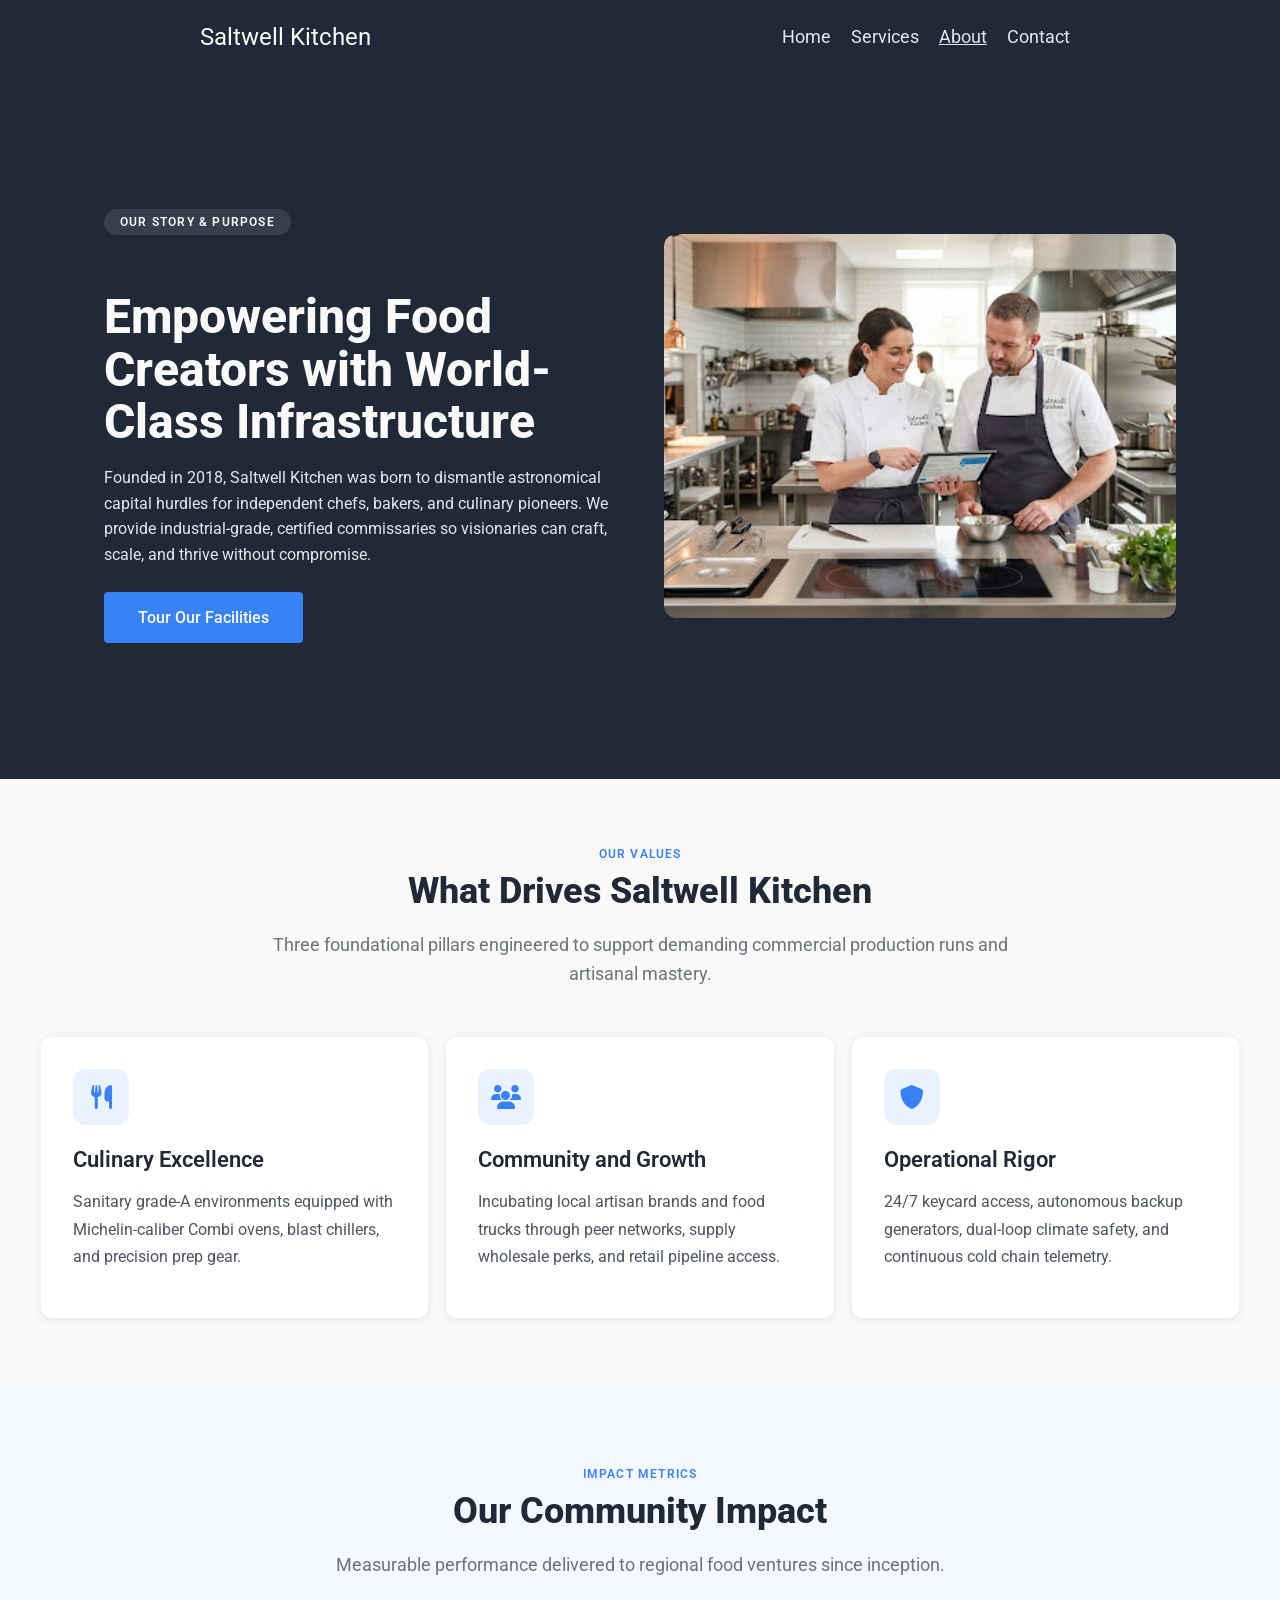
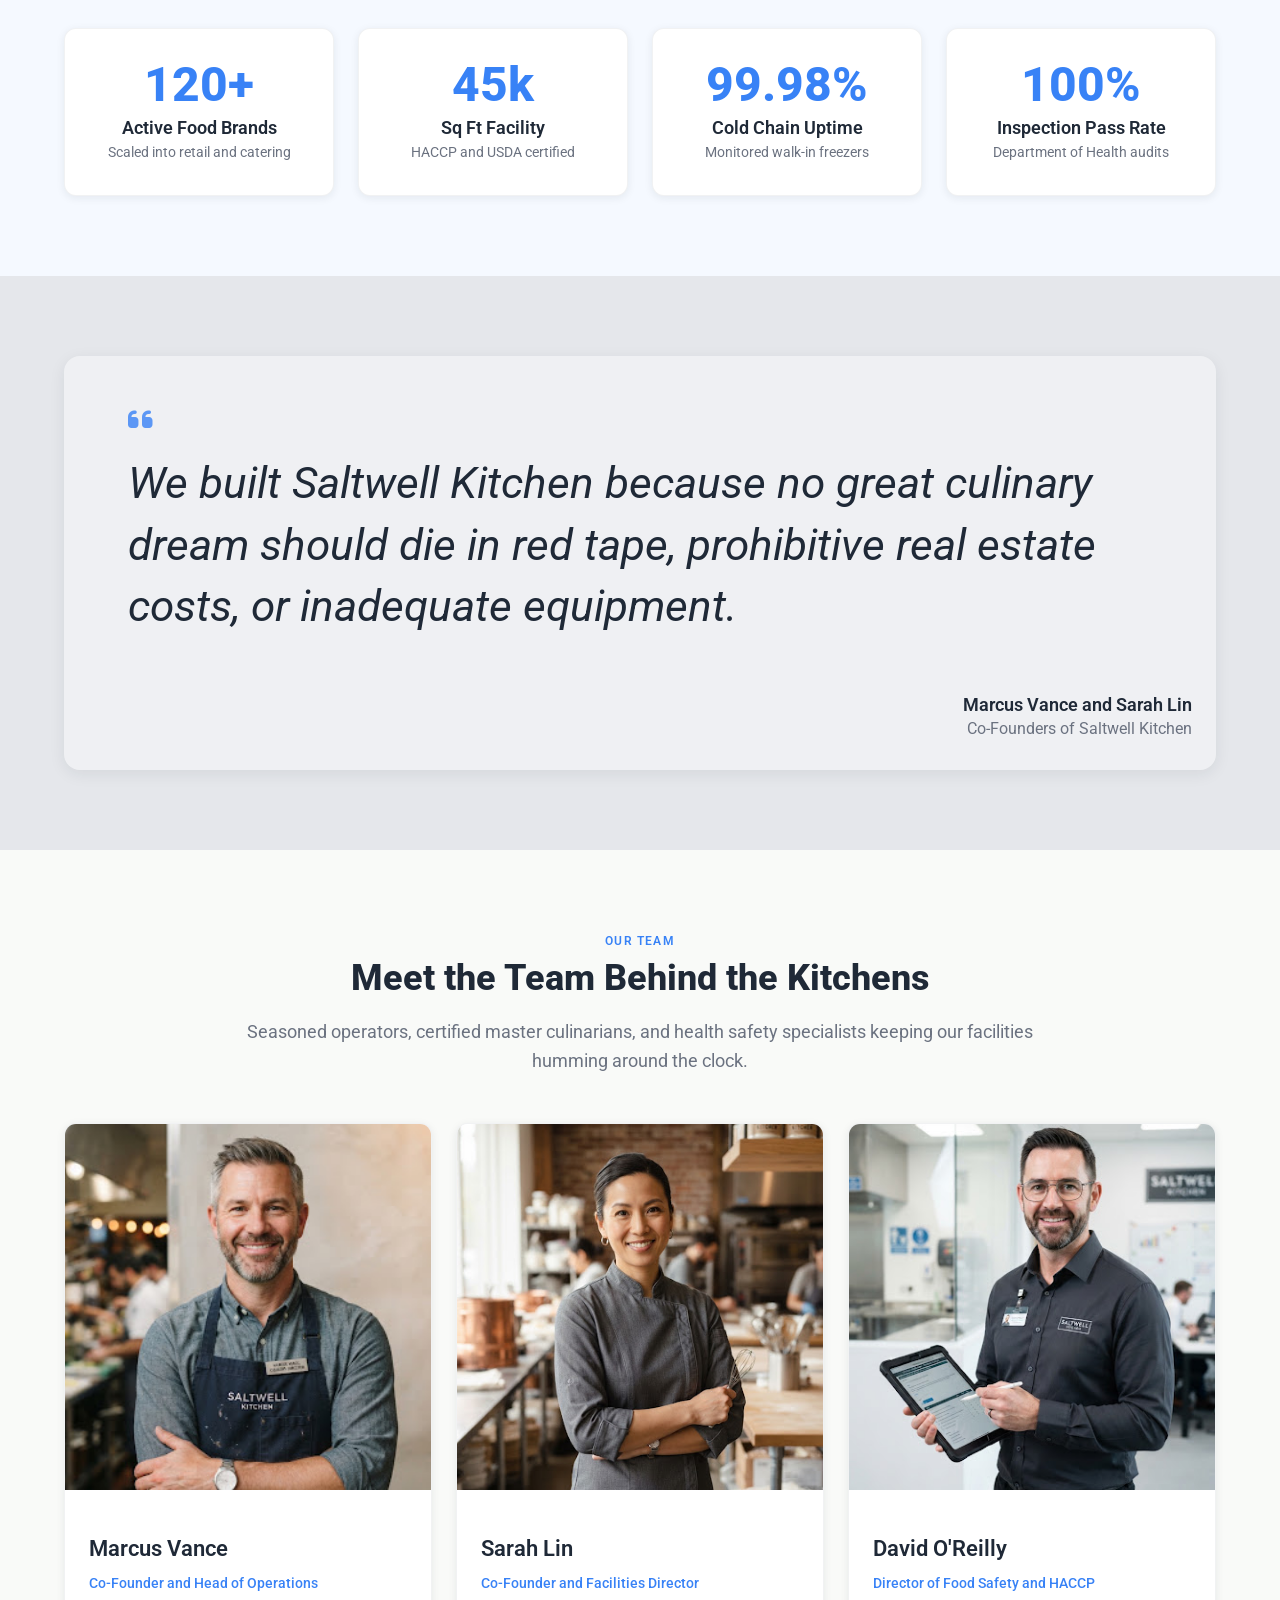
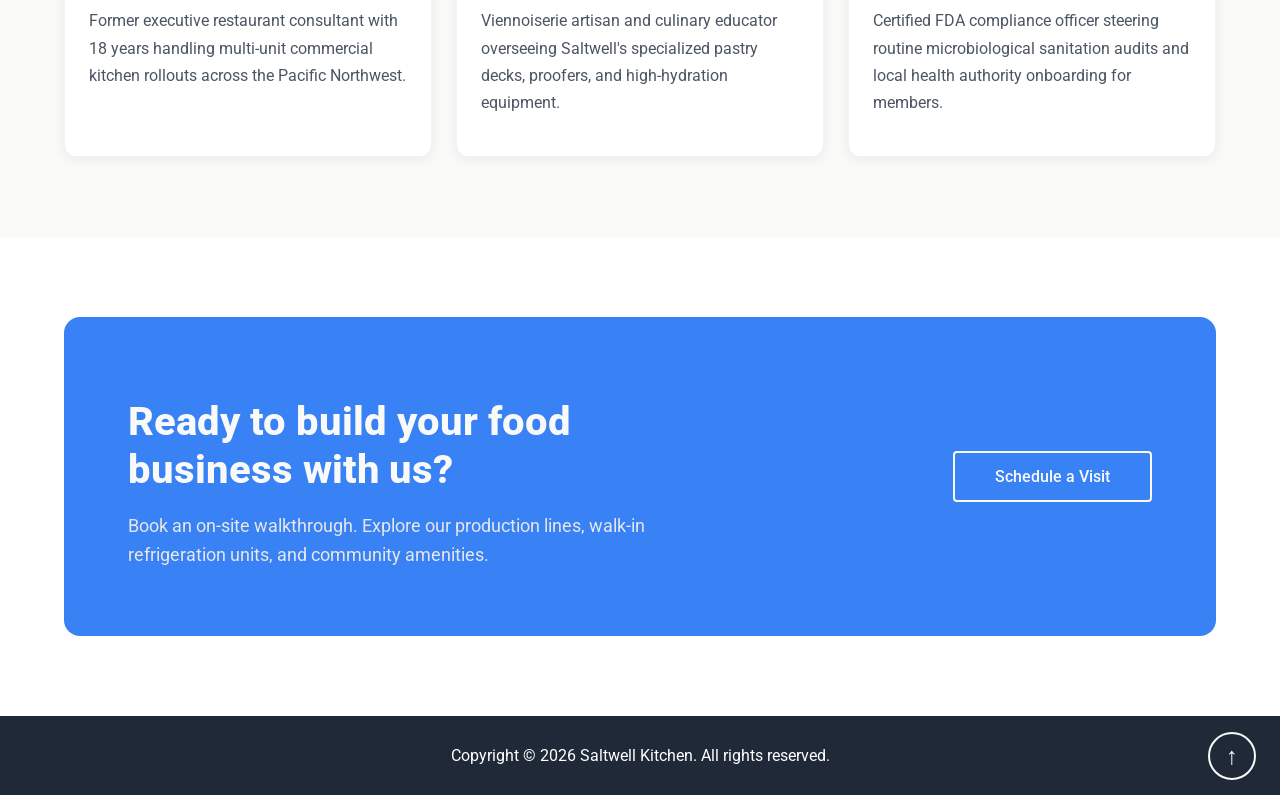
==== commit a6c18711: "responsive design Responsive Design for navbar and footer across all pages" ====
--- a/about.html
+++ b/about.html
@@ -14,17 +14,22 @@
     <header class="header">
         <a class="logo" href="index.html">Saltwell Kitchen</a>
 
+        <!-- Navbar -->
         <nav class="navbar">
             <input type="checkbox" id="menu-toggle" class="menu-toggle" aria-label="Toggle navigation menu">
             <label for="menu-toggle" class="menu-toggle-label" aria-hidden="true">
                 <span class="hamburger"></span>
             </label>
-            <ul class="nav-menu">
-                <li><a href="index.html">Home</a></li>
-                <li><a href="services.html">Services</a></li>
-                <li><a href="about.html" aria-current="page">About</a></li>
-                <li><a href="contact.html">Contact</a></li>
-            </ul>
+            <aside class="nav-menu" aria-label="Main navigation">
+                <label for="menu-toggle" class="nav-close" aria-label="Close navigation menu">×</label>
+                <ul>
+                    <li><a href="index.html">Home</a></li>
+                    <li><a href="services.html">Services</a></li>
+                    <li><a href="about.html" aria-current="page">About</a></li>
+                    <li><a href="contact.html">Contact</a></li>
+                </ul>
+            </aside>
+            <label for="menu-toggle" class="nav-overlay" aria-hidden="true"></label>
         </nav>
     </header>
 
@@ -36,7 +41,7 @@
                     <span class="hero-label">OUR STORY & PURPOSE</span>
                     <h1 id="hero-title" class="hero-main">Empowering Food Creators with World-Class Infrastructure</h1>
                     <p class="hero-secondary">Founded in 2018, Saltwell Kitchen was born to dismantle astronomical capital hurdles for independent chefs, bakers, and culinary pioneers. We provide industrial-grade, certified commissaries so visionaries can craft, scale, and thrive without compromise.</p>
-                    <a href="/contact.html" class="cta-button cta-button-primary">Tour Our Facilities</a>
+                    <a href="contact.html" class="cta-button cta-button-primary">Tour Our Facilities</a>
                 </div>
                 <div class="hero-image">
                     <figure class="hero-figure">
@@ -177,12 +182,13 @@
                     <h2 id="cta-heading" class="cta-title">Ready to build your food business with us?</h2>
                     <p class="cta-text">Book an on-site walkthrough. Explore our production lines, walk-in refrigeration units, and community amenities.</p>
                 </div>
-                <a href="/contact.html" class="cta-button cta-button-outline">Schedule a Visit</a>
+                <a href="contact.html" class="cta-button cta-button-outline">Schedule a Visit</a>
             </div>
         </section>
     </main>
 
     <footer>
+      <a class="back-to-top" href="#top" aria-label="Back to top" title="Back to top">↑</a>
       <p>Copyright © 2026 Saltwell Kitchen. All rights reserved.</p>
     </footer>
 </body>
--- a/css/base.css
+++ b/css/base.css
@@ -63,7 +63,7 @@
     color: var(--dark);
 }
 
-
+/* Media Queries */
 @media (max-width: 375px) {
     h1.hero-main  {
         font-size: 18px;
@@ -90,8 +90,4 @@
     .quote {
         font-size: 24px;
     }
-}
-
-@media (max-width: 1200px) {
-    
 }
--- a/css/components.css
+++ b/css/components.css
@@ -1,3 +1,4 @@
+/* Header */
 header {
     display: flex;
     justify-content: space-around;
@@ -8,6 +9,7 @@
     text-decoration: none;
 }
 
+/* Navbar */
 nav ul {
     display: flex;
     gap: 20px;
@@ -26,6 +28,15 @@
     text-decoration: underline;
 }
 
+.nav-overlay {
+    display: none;
+}
+
+.nav-close {
+    display: none;
+}
+
+/* Cards */
 .menu-cards img {
     width: 100%;
     height: 100%;
@@ -49,20 +60,6 @@
 .menu-cards figcaption {
     margin-top: 10px;
 
-}
-
-.cta {
-    color: white;
-}
-
-footer {
-    color: white;
-    text-align: center;
-}
-
-footer p{
-    margin: 0;
-    padding: 30px;
 }
 
 .menu-toggle {
@@ -81,6 +78,52 @@
     display: none;
 }
 
+.cta {
+    color: white;
+}
+
+/* Footer */
+footer {
+    position: relative;
+    color: white;
+    text-align: center;
+}
+
+footer p {
+    margin: 0;
+    padding: 30px 4.5rem;
+}
+
+.back-to-top {
+    position: absolute;
+    top: 50%;
+    right: 1.5rem;
+    display: flex;
+    width: 44px;
+    height: 44px;
+    align-items: center;
+    justify-content: center;
+    transform: translateY(-50%);
+    border: 2px solid var(--light-text);
+    border-radius: 50%;
+    color: var(--light-text);
+    font-size: 1.5rem;
+    line-height: 1;
+    text-decoration: none;
+    transition: background-color 0.2s ease, color 0.2s ease;
+}
+
+.back-to-top:hover {
+    background-color: var(--light-text);
+    color: var(--dark);
+}
+
+.back-to-top:focus-visible {
+    outline: 2px solid var(--light-text);
+    outline-offset: 4px;
+}
+
+/* Media Queries */
 @media (max-width: 375px) {
     .menu-cards {
         flex-direction: column;
@@ -159,27 +202,64 @@
     }
 
     .nav-menu {
-        display: none;
+        position: fixed;
+        inset: 0 0 0 auto;
+        z-index: 1001;
+        width: min(320px, 85vw);
+        height: 100vh;
+        height: 100dvh;
+        box-sizing: border-box;
+        margin: 0;
+        padding: 1.5rem;
+        overflow-y: auto;
+        background-color: var(--dark);
+        box-shadow: -8px 0 24px rgb(0 0 0 / 20%);
+        transform: translateX(100%);
+        visibility: hidden;
+        transition: transform 0.25s ease, visibility 0.25s ease;
+    }
+
+    .nav-menu ul {
+        flex-direction: column;
+        gap: 0;
+        margin: 0;
+        padding: 3rem 0 0;
+    }
+
+    .nav-close {
         position: absolute;
-        top: 100%;
-        right: 0;
-        z-index: 10;
-        flex-direction: column;
-        gap: 0;
-        width: min(280px, calc(100vw - 3rem));
-        margin: 0;
-        padding: 0.5rem 0;
-        background-color: var(--dark);
-        box-shadow: 0 8px 16px rgb(0 0 0 / 20%);
+        top: 1rem;
+        right: 1.5rem;
+        display: flex;
+        width: 44px;
+        height: 44px;
+        align-items: center;
+        justify-content: center;
+        color: var(--light-text);
+        font-size: 2rem;
+        line-height: 1;
+        cursor: pointer;
     }
 
     .menu-toggle:checked ~ .nav-menu {
-        display: flex;
+        transform: translateX(0);
+        visibility: visible;
+    }
+
+    .nav-overlay {
+        position: fixed;
+        inset: 0;
+        z-index: 1000;
+        background-color: rgb(0 0 0 / 45%);
+    }
+
+    .menu-toggle:checked ~ .nav-overlay {
+        display: block;
     }
 
     .nav-menu li a {
         display: block;
-        padding: 0.75rem 1rem;
+        padding: 1rem 0.5rem;
     }
 }
 
